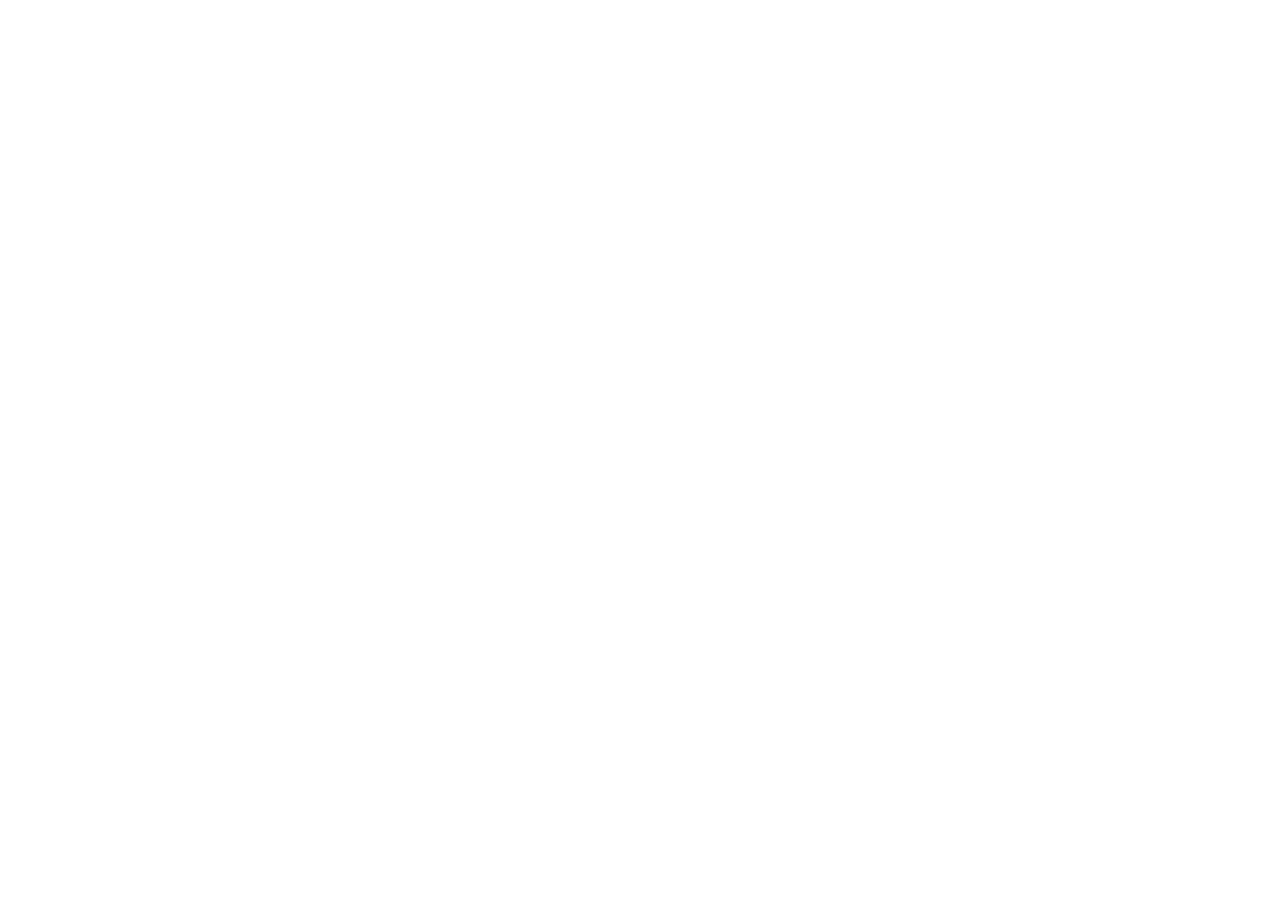
==== index.html @ cd9b1e15 "rewrite" ====
<!DOCTYPE html>
<html>
<head>
	<meta charset="utf-8">
	<meta http-equiv="X-UA-Compatible" content="IE=edge">
	<meta name="viewport" content="width=device-width, initial-scale=1.0">
	<link rel="stylesheet" type="text/css" href="outline.css">
	<title>Document</title>
</head>
<body>



</body>
</html>
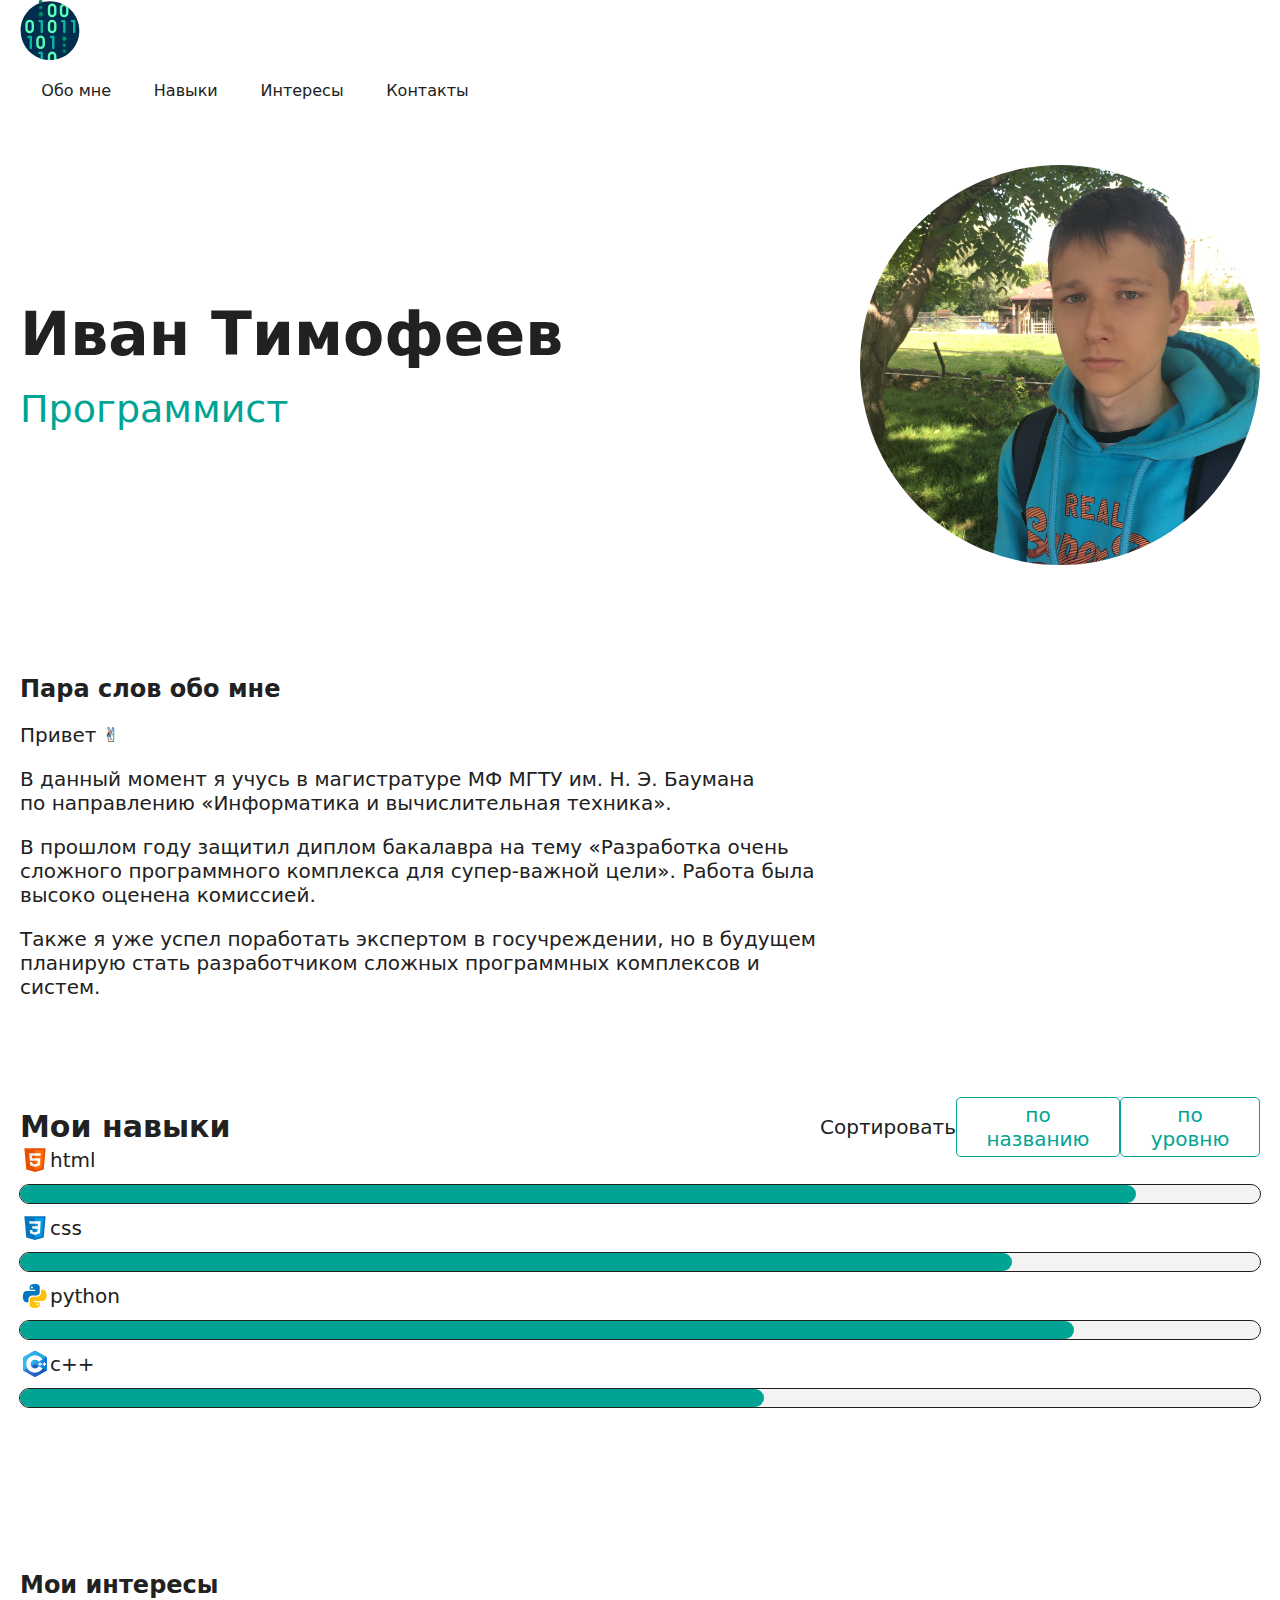
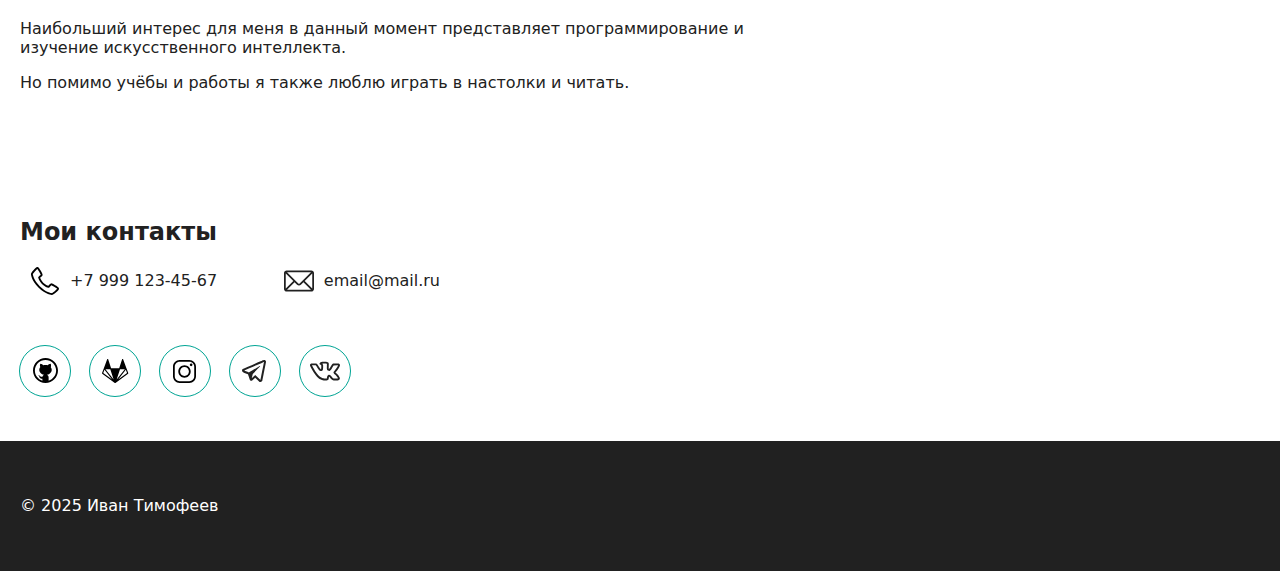
==== commit 167be858: "all done" ====
--- a/index.html
+++ b/index.html
@@ -4,12 +4,116 @@
 	<meta charset="utf-8">
 	<meta http-equiv="X-UA-Compatible" content="IE=edge">
 	<meta name="viewport" content="width=device-width, initial-scale=1.0">
+	<link rel="icon" type="image/x-icon" href="img/favicon.ico">
 	<link rel="stylesheet" type="text/css" href="outline.css">
-	<title>Document</title>
+	<link rel="stylesheet" type="text/css" href="style.css">
+	<title>Портфолио</title>
 </head>
 <body>
+	<header>
+		<container>
+		<div id="main_logo"></div>
+		<nav>
+			<div>
+				<a href="#">Обо мне</a>
+			</div>
+			<div>
+				<a href="#">Навыки</a>
+			</div>
+			<div>
+				<a href="#">Интересы</a>
+			</div>
+			<div>
+				<a href="#">Контакты</a>
+			</div>
+		</nav>
+		</container>
+	</header>
+	<main>
+		<container>
+		<section id = "intro">
+			<div id="name">
+				<h1>Иван Тимофеев</h1>
+				<span>Программист</span>
+			</div>
+			<div id="user_photo"></div>
+		</section>
+		<section id="about">
+			<h2>Пара слов обо мне</h2>
+			<div>
+			<p>Привет ✌</p>
+			<p>В данный момент я учусь в магистратуре МФ МГТУ им. Н. Э. Баумана <br>
+по направлению «Информатика и вычисли­тельная техника».</p>
+			<p>В прошлом году защитил диплом бакалавра на тему «Разработка очень<br> сложного программного комплекса для супер-важной цели». Работа была высоко оценена комиссией.</p>
+			<p>Также я уже успел поработать экспертом в госучреждении,
+но в будущем планирую стать разработчиком сложных программных комплексов и систем.</p>
+			</div>
+		</section>
+		<section id="skills">
+			<div id="header">
+				<div><h2>Мои навыки</h2></div>
+				<div id="right">
+					<div>Сортировать</div>
+					<button>по названию</button>
+					<button>по уровню</button>
+				</div>
+			</div>
+			<div>
+				<div class="assemble">
+					<img src="img/Icon.svg" width="30px" height="30px">html
+				</div>
+				<div class="progress-bar">
+					<div class="progress-bar-inner" style="width: 90%;"></div>
+				</div>
+				<div class="assemble">
+					<img src="img/Icon (1).svg" width="30px" height="30px">css
+				</div>
+				<div class="progress-bar">
+					<div class="progress-bar-inner" style="width: 80%;"></div>
+				</div>
+				<div class="assemble">
+					<img src="img/Icon (2).svg" width="30px" height="30px">python
+				</div>
+				<div class="progress-bar">
+					<div class="progress-bar-inner" style="width: 85%;"></div>
+				</div>
+				<div class="assemble">
+					<img src="img/Icon (3).svg" width="30px" height="30px">c++
+				</div>
+				<div class="progress-bar">
+					<div class="progress-bar-inner" style="width: 60%;"></div>
+				</div>
+			</div>
+		</section>
 
+		<section id="interests">
+			<h2>Мои интересы</h2>
+			<div>
+			<p>Наибольший интерес для меня в данный момент представляет программирование и изучение искусственного интеллекта.</p>
+			<p>Но помимо учёбы и работы я также люблю играть в настолки и читать.</p>
+			</div>
+		</section>
 
-
+		<section id="Contacts">
+			<h2>Мои контакты</h2>
+			<div id="mailphone">
+				<a href="tel:+79991234567"><img src="img/ContactsIcon.svg">+7 999 123-45-67</a>
+				<a href="mailto:email@mail.ru"><img src="img/ContactsIcon (1).svg">email@mail.ru</a>
+			</div>
+			<div id="socials">
+				<a href="#"><div style="background-image: url('img/Vector.svg');"></div></a>
+				<a href="#"><div style="background-image: url('img/SocialIcon.svg');"></div></a>
+				<a href="#"><div style="background-image: url('img/SocialIcon\ \(1\).svg');"></div></a>
+				<a href="#"><div style="background-image: url('img/SocialIcon\ \(2\).svg');"></div></a>
+				<a href="#"><div style="background-image: url('img/SocialIcon\ \(3\).svg');"></div></a>
+			</div>
+		</container>
+		</section>
+	</main>
+	<footer>
+		<container>
+		© 2025 Иван Тимофеев
+		</container>
+	</footer>
 </body>
 </html>--- a/style.css
+++ b/style.css
@@ -0,0 +1,254 @@
+body {
+	min-height: 100vh;
+	font-family: system-ui, -apple-system, BlinkMacSystemFont, 'Segoe UI', Roboto, Oxygen, Ubuntu, Cantarell, 'Open Sans', 'Helvetica Neue', sans-serif;
+	color: #212121;
+	display: flex;
+	justify-content: center;
+	align-items: center;
+	flex-direction: column;
+	margin: 0;
+	padding: 0;
+	display: flex;
+	justify-content: center;
+	align-items: center;
+	flex-direction: column;
+}
+
+button {
+	font-family: system-ui, -apple-system, BlinkMacSystemFont, 'Segoe UI', Roboto, Oxygen, Ubuntu, Cantarell, 'Open Sans', 'Helvetica Neue', sans-serif;
+}
+
+container {
+	width: 1240px;
+	display: flex;
+	flex-direction: column;
+}
+
+#main_logo {
+	background-image: url("img/main-logo.svg");
+	background-position: center;
+	background-size:cover;
+	background-repeat: no-repeat;
+	width: 60px;
+	height: 60px;
+	cursor: pointer;
+}
+
+header {
+	width: 100%;
+	height: 120px;
+	display: flex;
+	align-items: center;
+	justify-content: center;
+}
+
+nav {
+	display: flex;
+	justify-content: space-around;
+	align-items: center;
+	width: 470px;
+}
+
+nav div {
+	height: 40px;
+	padding: 10px 15px;
+	display: flex;
+	justify-content: center;
+	align-items: center;
+}
+
+nav div a{
+	text-decoration: none;
+	color: #212121;
+}
+
+nav div a:hover{
+	text-decoration: underline;
+	color:#00a494;
+	transition: 0.2s;
+}
+
+main {
+	display: flex;
+	flex-direction: column;
+	justify-content: center;
+	align-items: center;
+	width:100%;
+	height: auto;
+}
+
+section {
+	margin: 45px 0;
+}
+
+#intro {
+	width: 100%;
+	height:400px;
+	
+	display: flex;
+	justify-content: space-between;
+	align-items: center;
+}
+
+#name {
+	height: 132px;
+	display: flex;
+	flex-direction: column;
+	justify-content: space-between;
+}
+
+#intro h1 {
+	font-size: 60px;
+	padding: 0;
+	margin: 0;
+}
+
+#intro span {
+	font-size: 38px;
+	color: #00a494;
+}
+
+#user_photo {
+	width: 400px;
+	height: 400px;
+	background-image: url("img/user-photo.JPG");
+	background-size: cover;
+	background-position:50%;
+	background-repeat: no-repeat;
+	border-radius: 400px;
+}
+
+#about {
+	width: 100%;
+}
+
+#about div {
+	width: 800px;
+	font-size: 20px;
+}
+
+#skills {
+	width: 100%;
+	height: 352px;
+	font-size: 20px;
+}
+
+#skills #header {
+	display: flex;
+	justify-content: space-between;
+	align-items: center;
+	height: 36px;
+}
+
+#skills #header #right {
+	display: flex;
+	justify-content: space-between;
+	width: 440px;
+	align-items: center;
+}
+
+#skills #header button {
+	background-color: white;
+	color: #00a494;
+	border: 1px solid #00a494;
+	border-radius: 5px;
+	outline: none;
+	padding: 5px 15px;
+	font-size: 20px;
+	display: flex;
+	justify-content: center;
+	align-items: center;
+	cursor: pointer;
+}
+
+#skills #header button:hover {
+	background-color: #00a494;
+	color: white;
+	transition: 0.2s;
+}
+
+.progress-bar {
+	margin: 10px 0;
+    width: 100%;
+    height: 18px;
+    background-color: #f3f3f3;
+    position: relative;
+	border-radius: 100px;
+	outline: 1px solid #212121;
+}
+
+.progress-bar-inner {
+    height: 100%;
+    background-color: #00a494;
+    position: absolute;
+	border-radius: 100px;  
+}
+
+.assemble {
+	display: flex;
+	justify-content: flex-start;
+	align-items: center;
+	width: 30px;
+}
+
+#interests {
+	width: 100%;
+}
+
+#interests div {
+	width: 800px;
+}
+
+#Contacts {
+	width: 100%;
+}
+
+#Contacts a{
+	text-decoration: none;
+	color: #212121;
+}
+
+#mailphone {
+	width: 420px;
+	display: flex;
+	justify-content: space-between;
+	align-items: center;
+}
+
+#mailphone img {
+	margin: 0 10px;
+}
+
+#mailphone a{
+	display: flex;
+	justify-content: center;
+	align-items: center;
+}
+
+#socials {
+	width: 330px;
+	height: 50px;
+	display: flex;
+	justify-content: space-between;
+	align-items: center;
+	margin-top: 50px;
+}
+
+#socials div {
+	width: 50px;
+	height: 50px;
+	outline: 1px solid #00a494;
+	background-position: center;
+	background-repeat: no-repeat;
+	border-radius: 50px;
+}
+
+footer {
+	background-color: #212121;
+	width: 100%;
+	height: 130px;
+	display: flex;
+	justify-content: center;
+	align-items: center;
+	color: white;
+}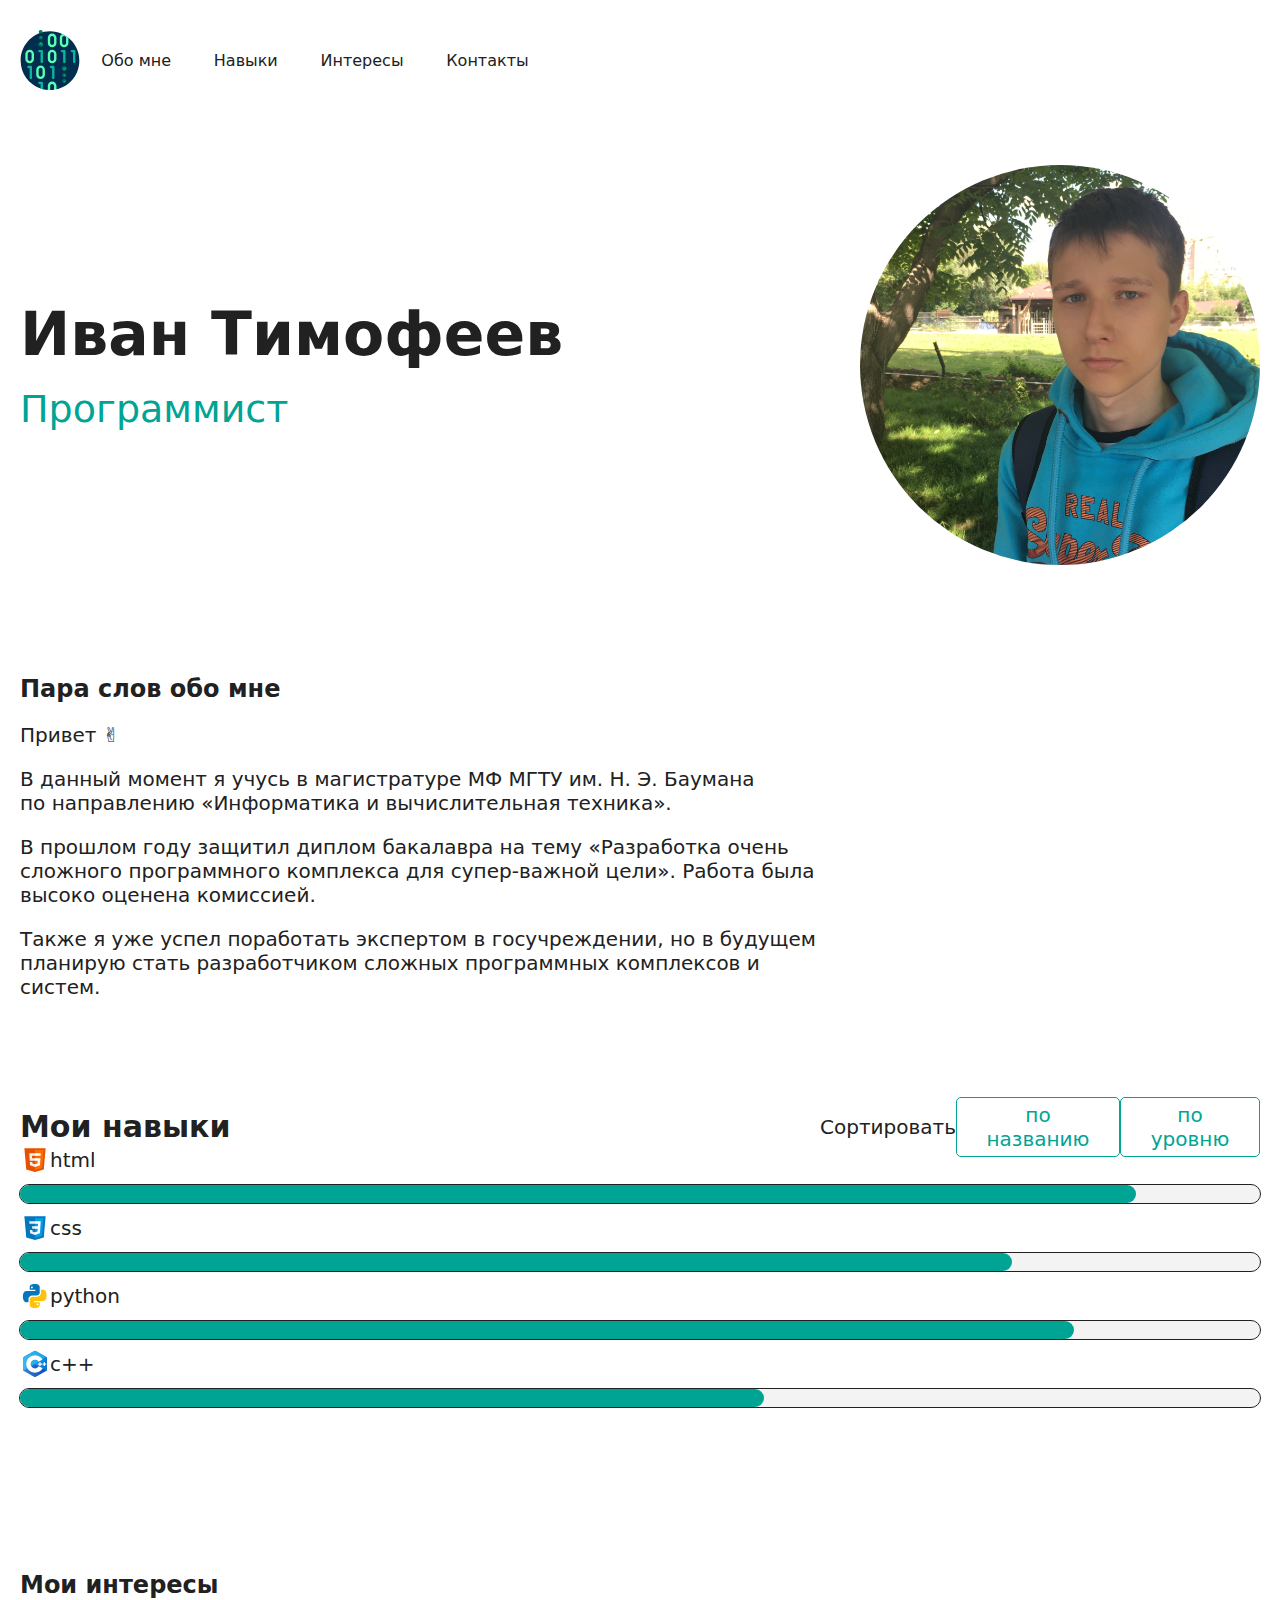
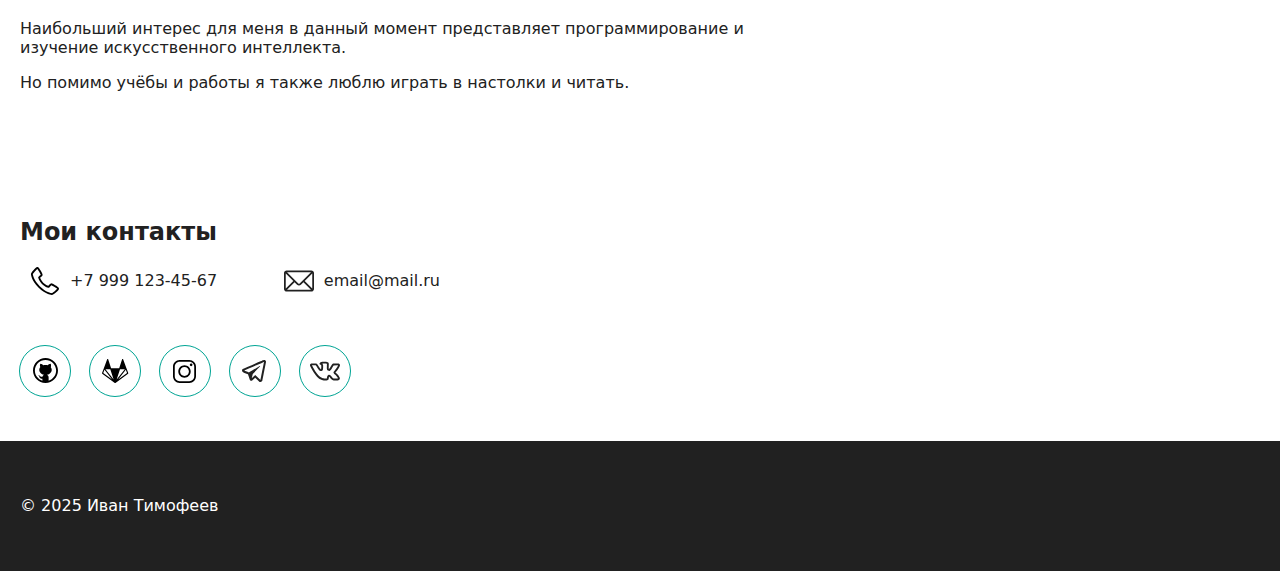
==== commit 92fa0b27: "no style" ====
--- a/index.html
+++ b/index.html
@@ -5,7 +5,7 @@
 	<meta http-equiv="X-UA-Compatible" content="IE=edge">
 	<meta name="viewport" content="width=device-width, initial-scale=1.0">
 	<link rel="icon" type="image/x-icon" href="img/favicon.ico">
-	<link rel="stylesheet" type="text/css" href="outline.css">
+	<!-- <link rel="stylesheet" type="text/css" href="outline.css"> -->
 	<link rel="stylesheet" type="text/css" href="style.css">
 	<title>Портфолио</title>
 </head>
--- a/style.css
+++ b/style.css
@@ -22,6 +22,10 @@
 	width: 1240px;
 	display: flex;
 	flex-direction: column;
+}
+
+header container {
+	flex-direction: row;
 }
 
 #main_logo {
@@ -225,6 +229,11 @@
 	align-items: center;
 }
 
+#mailphone a:hover{
+	text-decoration: underline;
+	color: #00a494;
+}
+
 #socials {
 	width: 330px;
 	height: 50px;
@@ -243,6 +252,11 @@
 	border-radius: 50px;
 }
 
+#socials div:hover {
+	outline: 1px solid white;
+	background-color: #00a494;
+}
+
 footer {
 	background-color: #212121;
 	width: 100%;
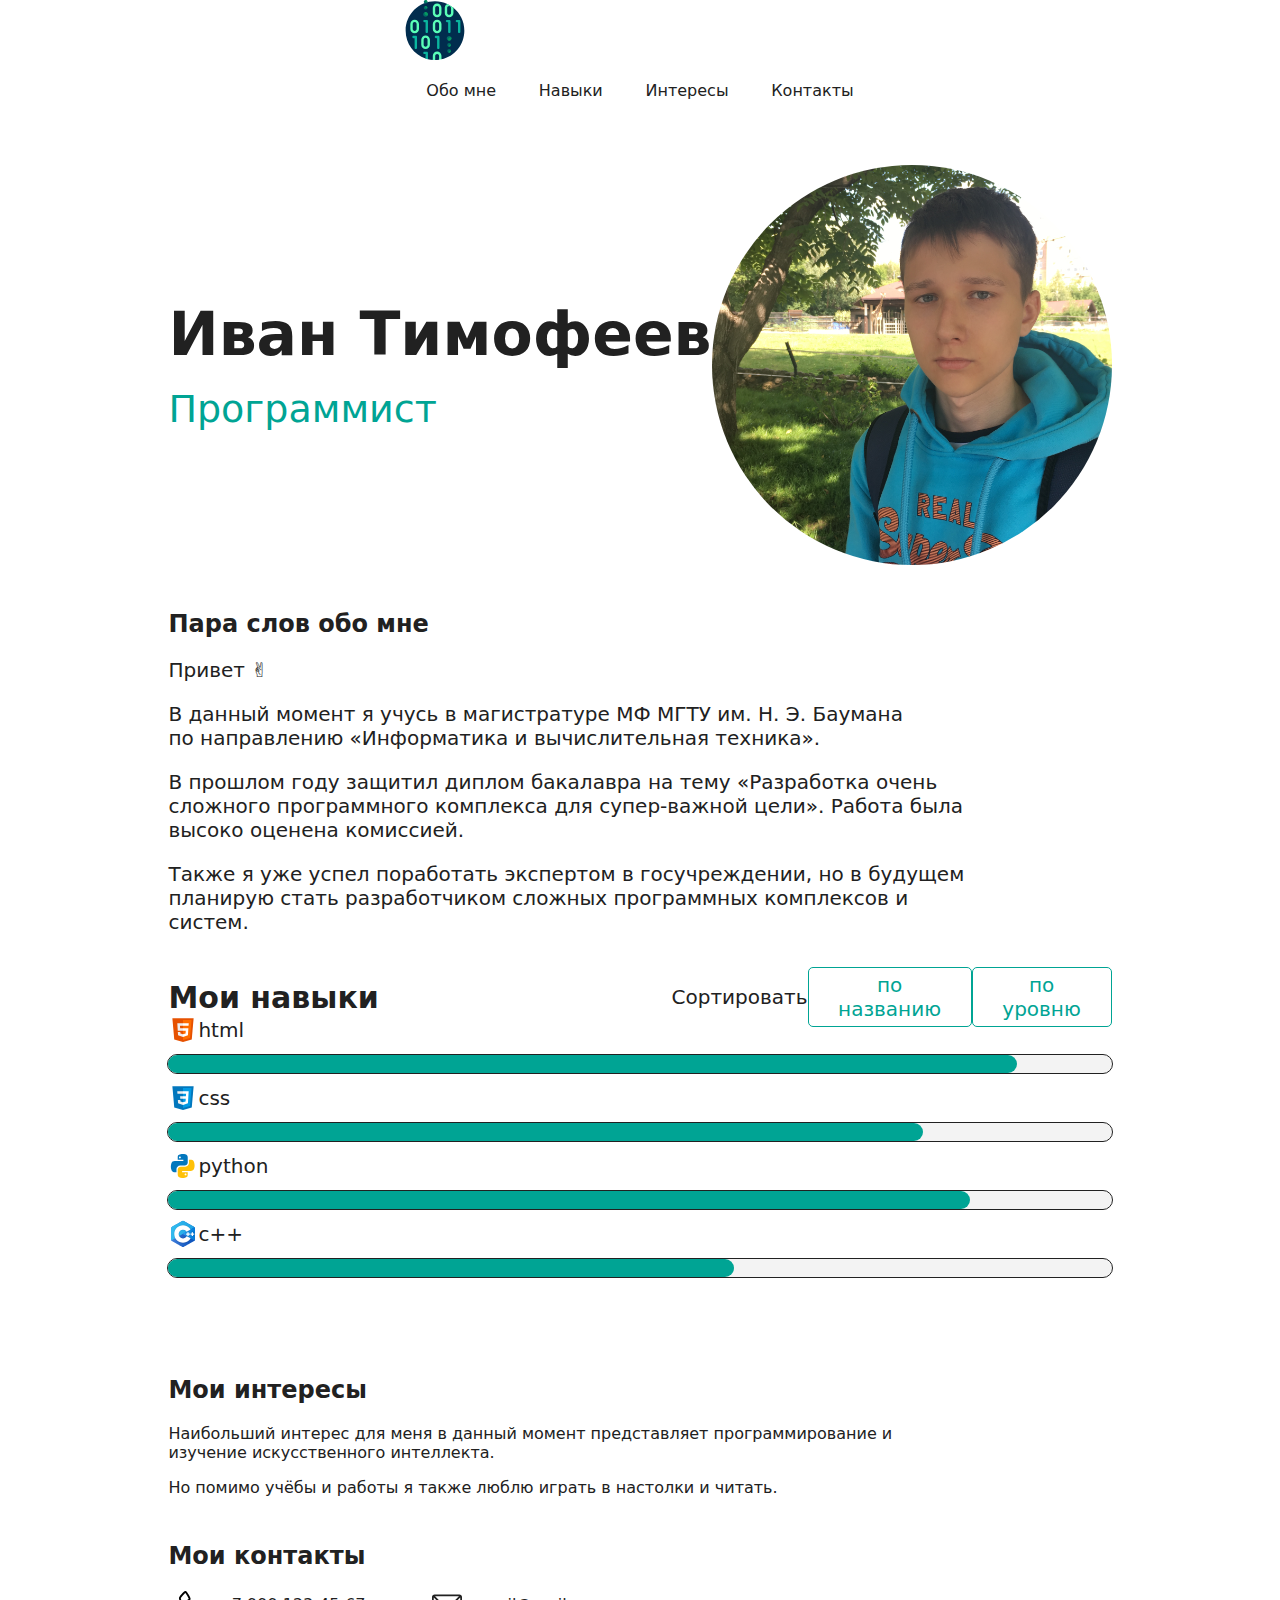
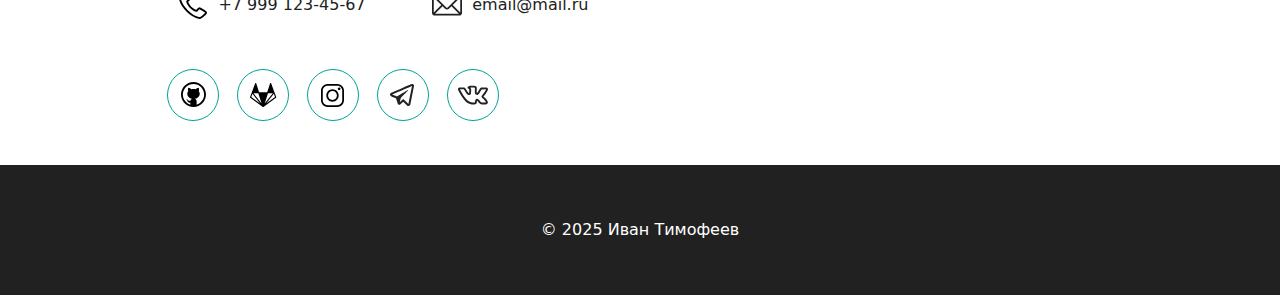
==== commit a019d1ec: "fix2" ====
--- a/index.html
+++ b/index.html
@@ -11,7 +11,7 @@
 </head>
 <body>
 	<header>
-		<container>
+		<div id="container">
 		<div id="main_logo"></div>
 		<nav>
 			<div>
@@ -27,10 +27,10 @@
 				<a href="#">Контакты</a>
 			</div>
 		</nav>
-		</container>
+		</div>
 	</header>
 	<main>
-		<container>
+		<div id="container">
 		<section id = "intro">
 			<div id="name">
 				<h1>Иван Тимофеев</h1>
@@ -60,25 +60,25 @@
 			</div>
 			<div>
 				<div class="assemble">
-					<img src="img/Icon.svg" width="30px" height="30px">html
+					<img alt="1" src="img/Icon.svg" width="30px" height="30px">html
 				</div>
 				<div class="progress-bar">
 					<div class="progress-bar-inner" style="width: 90%;"></div>
 				</div>
 				<div class="assemble">
-					<img src="img/Icon (1).svg" width="30px" height="30px">css
+					<img alt="1" src="img/Icon (1).svg" width="30px" height="30px">css
 				</div>
 				<div class="progress-bar">
 					<div class="progress-bar-inner" style="width: 80%;"></div>
 				</div>
 				<div class="assemble">
-					<img src="img/Icon (2).svg" width="30px" height="30px">python
+					<img alt="1" src="img/Icon (2).svg" width="30px" height="30px">python
 				</div>
 				<div class="progress-bar">
 					<div class="progress-bar-inner" style="width: 85%;"></div>
 				</div>
 				<div class="assemble">
-					<img src="img/Icon (3).svg" width="30px" height="30px">c++
+					<img alt="1" src="img/Icon (3).svg" width="30px" height="30px">c++
 				</div>
 				<div class="progress-bar">
 					<div class="progress-bar-inner" style="width: 60%;"></div>
@@ -97,8 +97,8 @@
 		<section id="Contacts">
 			<h2>Мои контакты</h2>
 			<div id="mailphone">
-				<a href="tel:+79991234567"><img src="img/ContactsIcon.svg">+7 999 123-45-67</a>
-				<a href="mailto:email@mail.ru"><img src="img/ContactsIcon (1).svg">email@mail.ru</a>
+				<a href="tel:+79991234567"><img alt="1" src="img/ContactsIcon.svg">+7 999 123-45-67</a>
+				<a href="mailto:email@mail.ru"><img alt="1" src="img/ContactsIcon (1).svg">email@mail.ru</a>
 			</div>
 			<div id="socials">
 				<a href="#"><div style="background-image: url('img/Vector.svg');"></div></a>
@@ -107,13 +107,14 @@
 				<a href="#"><div style="background-image: url('img/SocialIcon\ \(2\).svg');"></div></a>
 				<a href="#"><div style="background-image: url('img/SocialIcon\ \(3\).svg');"></div></a>
 			</div>
-		</container>
+		</div>
 		</section>
+		</div>
 	</main>
 	<footer>
-		<container>
+		<div id="container">
 		© 2025 Иван Тимофеев
-		</container>
+		</div>
 	</footer>
 </body>
 </html>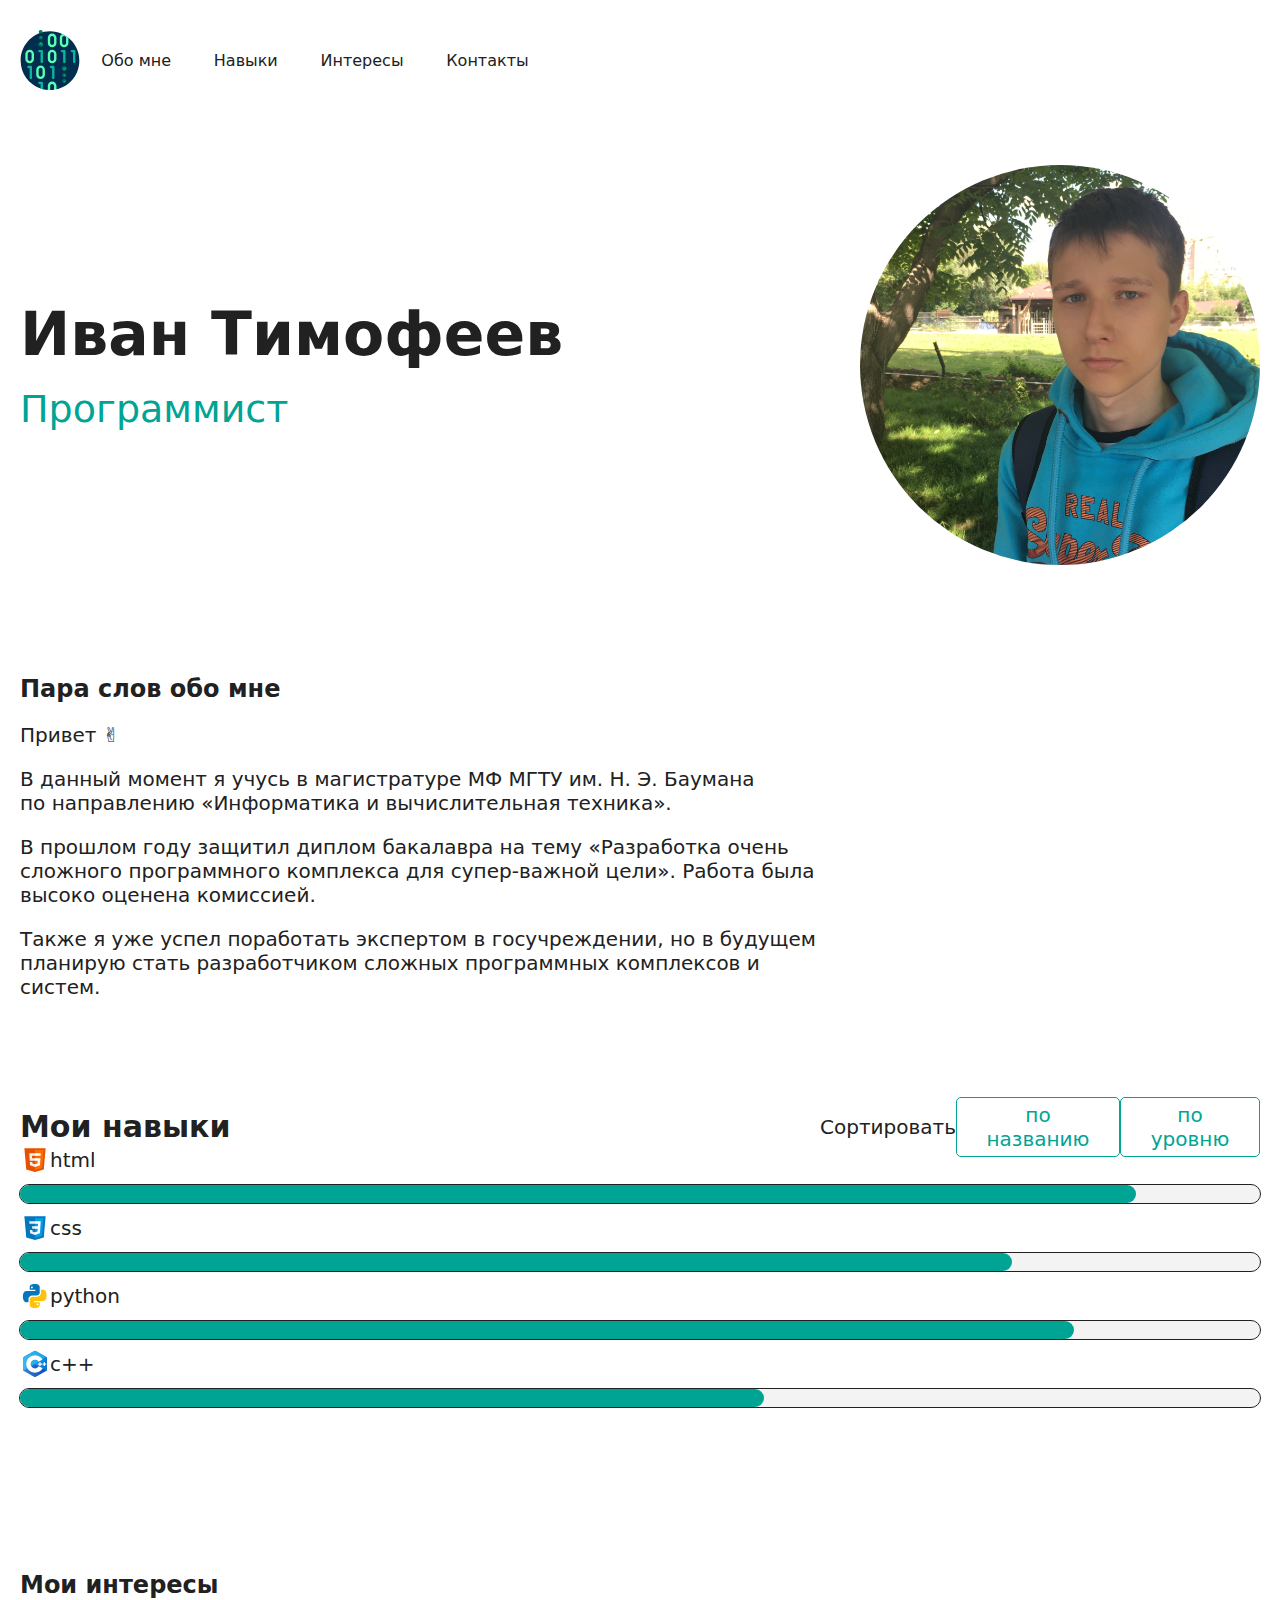
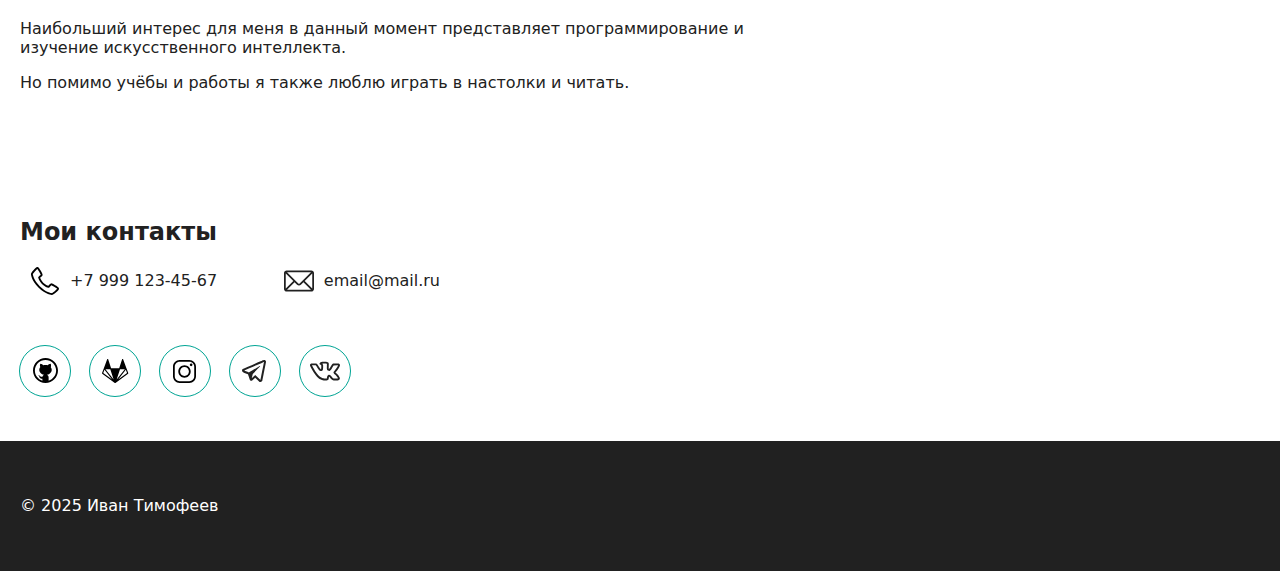
==== commit 443be804: "big fix" ====
--- a/index.html
+++ b/index.html
@@ -1,4 +1,4 @@
-<!DOCTYPE html>
+</div><!DOCTYPE html>
 <html>
 <head>
 	<meta charset="utf-8">
@@ -11,7 +11,7 @@
 </head>
 <body>
 	<header>
-		<div id="container">
+		<div class="container">
 		<div id="main_logo"></div>
 		<nav>
 			<div>
@@ -30,7 +30,7 @@
 		</div>
 	</header>
 	<main>
-		<div id="container">
+		<div class="container">
 		<section id = "intro">
 			<div id="name">
 				<h1>Иван Тимофеев</h1>
@@ -60,25 +60,25 @@
 			</div>
 			<div>
 				<div class="assemble">
-					<img alt="1" src="img/Icon.svg" width="30px" height="30px">html
+					<img alt="1" src="img/Icon.svg" width="30" height="30">html
 				</div>
 				<div class="progress-bar">
 					<div class="progress-bar-inner" style="width: 90%;"></div>
 				</div>
 				<div class="assemble">
-					<img alt="1" src="img/Icon (1).svg" width="30px" height="30px">css
+					<img alt="1" src="img/Icon(1).svg" width="30" height="30">css
 				</div>
 				<div class="progress-bar">
 					<div class="progress-bar-inner" style="width: 80%;"></div>
 				</div>
 				<div class="assemble">
-					<img alt="1" src="img/Icon (2).svg" width="30px" height="30px">python
+					<img alt="1" src="img/Icon(2).svg" width="30" height="30">python
 				</div>
 				<div class="progress-bar">
 					<div class="progress-bar-inner" style="width: 85%;"></div>
 				</div>
 				<div class="assemble">
-					<img alt="1" src="img/Icon (3).svg" width="30px" height="30px">c++
+					<img alt="1" src="img/Icon(3).svg" width="30" height="30">c++
 				</div>
 				<div class="progress-bar">
 					<div class="progress-bar-inner" style="width: 60%;"></div>
@@ -98,21 +98,20 @@
 			<h2>Мои контакты</h2>
 			<div id="mailphone">
 				<a href="tel:+79991234567"><img alt="1" src="img/ContactsIcon.svg">+7 999 123-45-67</a>
-				<a href="mailto:email@mail.ru"><img alt="1" src="img/ContactsIcon (1).svg">email@mail.ru</a>
+				<a href="mailto:email@mail.ru"><img alt="1" src="img/ContactsIcon(1).svg">email@mail.ru</a>
 			</div>
 			<div id="socials">
 				<a href="#"><div style="background-image: url('img/Vector.svg');"></div></a>
 				<a href="#"><div style="background-image: url('img/SocialIcon.svg');"></div></a>
-				<a href="#"><div style="background-image: url('img/SocialIcon\ \(1\).svg');"></div></a>
-				<a href="#"><div style="background-image: url('img/SocialIcon\ \(2\).svg');"></div></a>
-				<a href="#"><div style="background-image: url('img/SocialIcon\ \(3\).svg');"></div></a>
+				<a href="#"><div style="background-image: url('img/SocialIcon\(1\).svg');"></div></a>
+				<a href="#"><div style="background-image: url('img/SocialIcon\(2\).svg');"></div></a>
+				<a href="#"><div style="background-image: url('img/SocialIcon\(3\).svg');"></div></a>
 			</div>
-		</div>
 		</section>
 		</div>
 	</main>
 	<footer>
-		<div id="container">
+		<div class="container">
 		© 2025 Иван Тимофеев
 		</div>
 	</footer>
--- a/style.css
+++ b/style.css
@@ -18,13 +18,13 @@
 	font-family: system-ui, -apple-system, BlinkMacSystemFont, 'Segoe UI', Roboto, Oxygen, Ubuntu, Cantarell, 'Open Sans', 'Helvetica Neue', sans-serif;
 }
 
-container {
+.container {
 	width: 1240px;
 	display: flex;
 	flex-direction: column;
 }
 
-header container {
+header .container {
 	flex-direction: row;
 }
 
